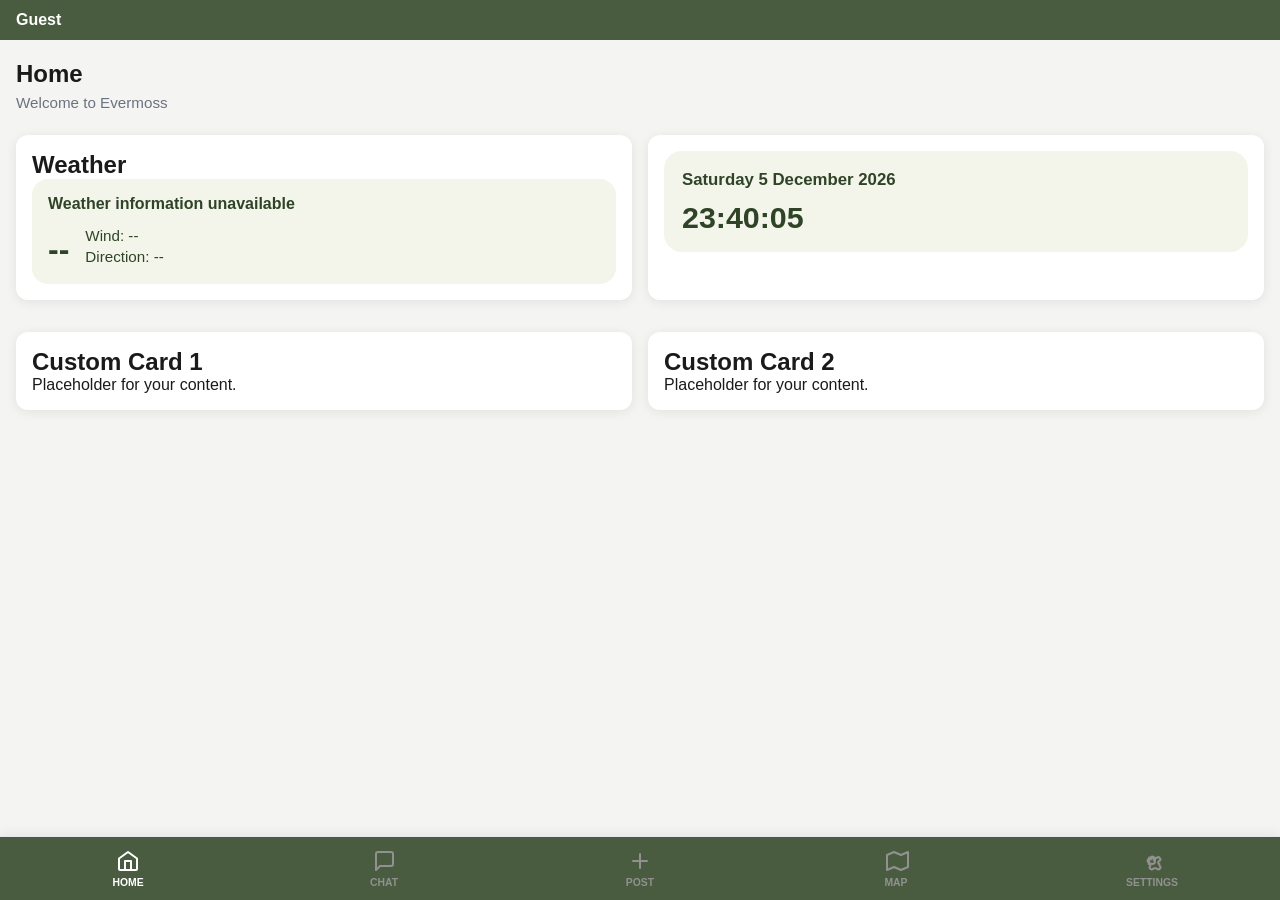
==== Index.html @ 2b51f174 "Rename index.html to Index.html" ====
<!DOCTYPE html>
<html lang="en">
  <head>
    <meta charset="UTF-8" />
    <!-- Makes it look correct on mobile screens -->
    <meta name="viewport" content="width=device-width, initial-scale=1.0, viewport-fit=cover" />
    <title>Evermoss-Home</title>
    <!-- PWA -->
    <link rel="manifest" href="manifest.json" />
    <meta name="theme-color" content="#4A5c40" />
    <meta name="apple-mobile-web-app-capable" content="yes" />
    <meta name="apple-mobile-web-app-status-bar-style" content="default" />
    <!-- Styles -->
    <link rel="stylesheet" href="styles.css" />
  </head>
  <body class="darkmode">
    <header class="top-header" style="background:#4A5c40;color:#fff;padding:12px 16px;display:flex;align-items:center;justify-content:space-between;gap:12px;">
      <div class="profile" style="display:flex;align-items:center;gap:10px;">
        <div style="line-height:1">
          <div style="font-weight:600">Guest</div>
        </div>
      </div>
    </header>
  
  
    <main>
      <h1 class="page-title">Home</h1>
      <p class="page-subtitle">Welcome to Evermoss</p>
      <div class="cards-grid" style="display:grid; grid-template-columns:repeat(2, minmax(0, 1fr)); gap:16px;">
        <div class="card">
          <h2>Weather</h2>
          <div id="weather-card" style="padding:16px;border-radius:16px;background:#f3f5eb;color:#2f4427;">
            <div id="weather-summary" style="font-size:1rem;font-weight:700;margin-bottom:0.75rem;">Loading weather...</div>
            <div style="display:flex;align-items:flex-end;gap:16px;flex-wrap:wrap;">
              <div style="font-size:2rem;font-weight:800;"> <span id="weather-temp">--</span> </div>
              <div style="font-size:0.95rem;line-height:1.4;">
                <div>Wind: <span id="weather-wind">--</span></div>
                <div>Direction: <span id="weather-direction">--</span></div>
              </div>
            </div>
          </div>
        </div>
        <div class="card">
          <!-- Place this where you want the clock to appear -->
          <div id="datetime-display" style="display:flex;flex-direction:column;gap:10px;padding:18px;border-radius:18px;background:#f3f5eb;color:#2f4427;">
            <div id="date" style="font-size:1.05rem;font-weight:700;line-height:1.3;"></div>
            <div id="time" style="font-size:1.9rem;font-weight:800;line-height:1.1;"></div>
          </div>

<script>
  function updateDateTime() {
    const now = new Date();

    const dateOptions = { weekday: 'long', year: 'numeric', month: 'long', day: 'numeric' };
    document.getElementById('date').textContent = now.toLocaleDateString('en-GB', dateOptions);

    // Format time: 14:35:09
    const timeOptions = { hour: '2-digit', minute: '2-digit', second: '2-digit', hour12: false };
    document.getElementById('time').textContent = now.toLocaleTimeString('en-GB', timeOptions);
  }

  function updateWeatherUI(weather) {
    const conditions = {
      0:'Clear sky',1:'Mainly clear',2:'Partly cloudy',3:'Overcast',
      45:'Fog',48:'Depositing rime fog',51:'Light drizzle',53:'Moderate drizzle',55:'Dense drizzle',
      56:'Light freezing drizzle',57:'Dense freezing drizzle',61:'Slight rain',63:'Moderate rain',65:'Heavy rain',
      66:'Light freezing rain',67:'Heavy freezing rain',71:'Slight snow fall',73:'Moderate snow fall',75:'Heavy snow fall',
      77:'Snow grains',80:'Slight rain showers',81:'Moderate rain showers',82:'Violent rain showers',85:'Slight snow showers',86:'Heavy snow showers',
      95:'Thunderstorm',96:'Thunderstorm with slight hail',99:'Thunderstorm with heavy hail'
    };

    document.getElementById('weather-summary').textContent = conditions[weather.weathercode] || 'Current conditions';
    document.getElementById('weather-temp').textContent = `${weather.temperature.toFixed(1)}°C`;
    document.getElementById('weather-wind').textContent = `${weather.windspeed.toFixed(1)} km/h`;
    document.getElementById('weather-direction').textContent = `${Math.round(weather.winddirection)}°`;
  }

  async function fetchWeather(lat, lon) {
    const url = `https://api.open-meteo.com/v1/forecast?latitude=${lat}&longitude=${lon}&current_weather=true&temperature_unit=celsius&windspeed_unit=kmh&precipitation_unit=mm`;
    const response = await fetch(url);
    const data = await response.json();
    if (!data.current_weather) {
      throw new Error('Unable to load weather data');
    }
    updateWeatherUI(data.current_weather);
  }

  function loadFallbackWeather() {
    fetchWeather(54.7840, -1.5730).catch(() => {
      document.getElementById('weather-summary').textContent = 'Weather information unavailable';
    });
  }

  function updateDateTime() {
    const now = new Date();

    const dateOptions = { weekday: 'long', year: 'numeric', month: 'long', day: 'numeric' };
    document.getElementById('date').textContent = now.toLocaleDateString('en-GB', dateOptions);

    // Format time: 14:35:09
    const timeOptions = { hour: '2-digit', minute: '2-digit', second: '2-digit', hour12: false };
    document.getElementById('time').textContent = now.toLocaleTimeString('en-GB', timeOptions);
  }

  function loadWeather() {
    if (navigator.geolocation) {
      navigator.geolocation.getCurrentPosition(position => {
        fetchWeather(position.coords.latitude, position.coords.longitude).catch(() => {
          loadFallbackWeather();
        });
      }, () => {
        loadFallbackWeather();
      }, { timeout: 10000 });
    } else {
      loadFallbackWeather();
    }
  }

  updateDateTime();
  setInterval(updateDateTime, 1000);
  loadWeather();
</script>














        </div>
        <div class="card blank-card">
          <h2>Custom Card 1</h2>
          <p>Placeholder for your content.</p>
        </div>
        <div class="card blank-card">
          <h2>Custom Card 2</h2>
          <p>Placeholder for your content.</p>
        </div>
      </div>
    </main>

    <!-- BOTTOM NAVIGATION -->
    <nav class="bottom-nav" aria-label="Main navigation">
      <!-- HOME -->
      <a href="index.html" class="nav-btn active" aria-current="page" aria-label="Home">
        <svg viewBox="0 0 24 24" aria-hidden="true">
          <path d="M3 9.5L12 3l9 6.5V20a1 1 0 0 1-1 1H4a1 1 0 0 1-1-1V9.5z"/>
          <path d="M9 21V12h6v9"/>
        </svg>
        <span>Home</span>
      </a>
      <!-- CHAT -->
      <a href="chat.html" class="nav-btn" aria-label="Chat">
        <svg viewBox="0 0 24 24" aria-hidden="true">
          <path d="M21 15a2 2 0 0 1-2 2H8l-4 4V5a2 2 0 0 1 2-2h13a2 2 0 0 1 2 2z"/>
        </svg>
        <span>Chat</span>
      </a>
      <!-- Button 3: POST -->
      <a href="post.html" class="nav-btn" aria-label="Post">
        <!-- Post icon -->
        <svg viewBox="0 0 24 24" aria-hidden="true">
          <path d="M12 5v14"/>
          <path d="M5 12h14"/>
        </svg>
        <span>Post</span>
      </a>
      <!-- MAP -->
      <a href="map.html" class="nav-btn" aria-label="Map">
        <svg viewBox="0 0 24 24" aria-hidden="true">
          <path d="M3 6l7-3 7 3 7-3v15l-7 3-7-3-7 3V6z"/>
        </svg>
        <span>Map</span>
      </a>
      <!-- SETTINGS -->
      <a href="settings.html" class="nav-btn" aria-label="Settings">
        <svg viewBox="0 0 24 24" aria-hidden="true">
          <circle cx="12" cy="12" r="3"/>
          <path d="M19.4 15a1.65 1.65 0 0 0 .33 1.82l.06.06a2 2 0 0 1-2.83 2.83l-.06-.06A1.65 1.65 0 0 0 15 19.4a1.65 1.65 0 0 0-1.82.33l-.06.06a2 2 0 0 1-2.83-2.83l.06-.06A1.65 1.65 0 0 0 8.6 15a1.65 1.65 0 0 0-.33-1.82l-.06-.06a2 2 0 0 1 2.83-2.83l.06.06A1.65 1.65 0 0 0 9 8.6a1.65 1.65 0 0 0 1.82-.33l.06-.06a2 2 0 0 1 2.83 2.83l-.06.06A1.65 1.65 0 0 0 15 8.6a1.65 1.65 0 0 0 1.82.33l.06-.06a2 2 0 0 1 2.83 2.83l-.06.06A1.65 1.65 0 0 0 19.4 15z"/>
        </svg>
        <span>Settings</span>
      </a>
    </nav>

    <!-- SERVICE WORKER -->
    <script>
      if ('serviceWorker' in navigator) {
        navigator.serviceWorker.register('sw.js')
          .then(() => console.log('Service Worker Registered'))
          .catch(error => console.error('Service Worker Error:', error));
      }
    </script>
  </body>
</html>
---- styles.css ----
/* =========================================
   Light and Dark Theme Variables
========================================= */
:root {
  --colour-bg: #f4f4f2;
  --colour-surface: #ffffff;

  --colour-primary: #4A5c40;
  --colour-primary-dark: #1d4ed8;

  --colour-text: #1a1a1a;
  --colour-muted: #6b7280;

  --colour-border: #e5e7eb;

  --colour-nav-bg: #4A5c40;
  --colour-nav-icon: #919191;
  --colour-nav-active: #ffffff;

  --nav-height: 64px;

  --radius: 12px;
  --shadow: 0 2px 12px rgba(0, 0, 0, 0.08);

  --font-main: 'Segoe UI', Tahoma, Geneva, Verdana, sans-serif;
  --font-color: var(--colour-text);
}

.darkmode {
  --colour-bg: #f4f4f2;
  --colour-surface: #ffffff;

  --colour-primary: #4A5c40;
  --colour-primary-dark: #1d4ed8;

  --colour-text: #1a1a1a;
  --colour-muted: #6b7280;

  --colour-border: #e5e7eb;

  --colour-nav-bg: #4A5c40;
  --colour-nav-icon: #919191;
  --colour-nav-active: #ffffff;
}

@media (prefers-color-scheme: dark) {
  :root {
    --colour-bg: #111827;
    --colour-surface: #1f2937;

    --colour-primary: #60a5fa;
    --colour-primary-dark: #3b82f6;

    --colour-text: #f9fafb;
    --colour-muted: #9ca3af;

    --colour-border: #374151;

    --colour-nav-bg: #111827;
    --colour-nav-icon: #9ca3af;
    --colour-nav-active: #f9fafb;

    --shadow: 0 2px 12px rgba(0, 0, 0, 0.48);
  }
}


/* =========================================
   RESET
========================================= */
* {
  margin: 0;
  padding: 0;
  box-sizing: border-box;
}

header {
  display: none;
  background-color: var(--colour-primary);
}

h1, h2, h3, h4, h5, h6 {
  margin: 0;
  font-weight: 700;
  font-family: var(--font-main);
  color: var(--colour-text);
}

html,
body {
  height: 100%;
}


/* =========================================
   BODY
========================================= */
body {
  font-family: var(--font-main);

  background: var(--colour-bg);
  color: var(--colour-text);

  display: flex;
  flex-direction: column;

  padding-bottom: var(--nav-height);
}


/* =========================================
   MAIN CONTENT
========================================= */
main {
  flex: 1;

  padding: 20px 16px;

  overflow-y: auto;

  min-height: calc(100vh - var(--nav-height));
}


/* =========================================
   PAGE TEXT
========================================= */
.page-title {
  font-size: 1.5rem;
  font-weight: 700;

  margin-bottom: 6px;
}

.page-subtitle {
  font-size: 0.95rem;

  color: var(--colour-muted);

  margin-bottom: 24px;
}


/* =========================================
   CARD
========================================= */
.card {
  background: var(--colour-surface);

  border-radius: var(--radius);

  padding: 16px;

  box-shadow: var(--shadow);

  margin-bottom: 16px;
}


/* =========================================
   BUTTONS
========================================= */
.btn {
  display: inline-flex;

  align-items: center;
  justify-content: center;

  gap: 8px;

  padding: 12px 24px;

  border: none;
  border-radius: 8px;

  font-family: var(--font-main);
  font-size: 0.95rem;
  font-weight: 600;

  cursor: pointer;

  transition: 0.15s ease;
}

.btn:active {
  transform: scale(0.97);
}

.btn-primary {
  background: var(--colour-primary);
  color: white;
}

.btn-primary:hover {
  background: var(--colour-primary-dark);
}

.btn-outline {
  background: transparent;

  color: var(--colour-primary);

  border: 2px solid var(--colour-primary);
}

.btn-block {
  width: 100%;
}


/* =========================================
   DIVIDER
========================================= */
.divider {
  border: none;

  border-top: 1px solid var(--colour-border);

  margin: 16px 0;
}


/* =========================================
   BOTTOM NAVIGATION
========================================= */
.bottom-nav {
  position: fixed;

  bottom: 0;
  left: 0;
  right: 0;

  height: var(--nav-height);

  background: var(--colour-nav-bg);

  border-top: 1px solid var(--colour-border);

  display: flex;

  box-shadow: 0 -2px 12px rgba(0, 0, 0, 0.06);

  z-index: 100;
}


/* =========================================
   NAV BUTTON
========================================= */
.nav-btn {
  flex: 1;

  display: flex;
  flex-direction: column;

  align-items: center;
  justify-content: center;

  gap: 4px;

  text-decoration: none;

  color: var(--colour-nav-icon);

  font-size: 0.65rem;
  font-weight: 600;

  text-transform: uppercase;

  transition: color 0.15s ease;

  -webkit-tap-highlight-color: transparent;
}


/* =========================================
   ACTIVE NAV BUTTON
========================================= */
.nav-btn.active,
.nav-btn[aria-current="page"] {
  color: var(--colour-nav-active);
}


/* =========================================
   SVG ICONS
========================================= */
.nav-btn svg {
  width: 24px;
  height: 24px;

  display: block;

  fill: none;

  stroke: currentColor;
  stroke-width: 2;

  stroke-linecap: round;
  stroke-linejoin: round;

  overflow: visible;
}


/* =========================================
   SAFE AREA SUPPORT
========================================= */
@supports (padding-bottom: env(safe-area-inset-bottom)) {

  .bottom-nav {
    padding-bottom: env(safe-area-inset-bottom);

    height:
      calc(
        var(--nav-height)
        + env(safe-area-inset-bottom)
      );
  }

  body {
    padding-bottom:
      calc(
        var(--nav-height)
        + env(safe-area-inset-bottom)
      );
  }
}


.card.btn {
  width: 100%;
}
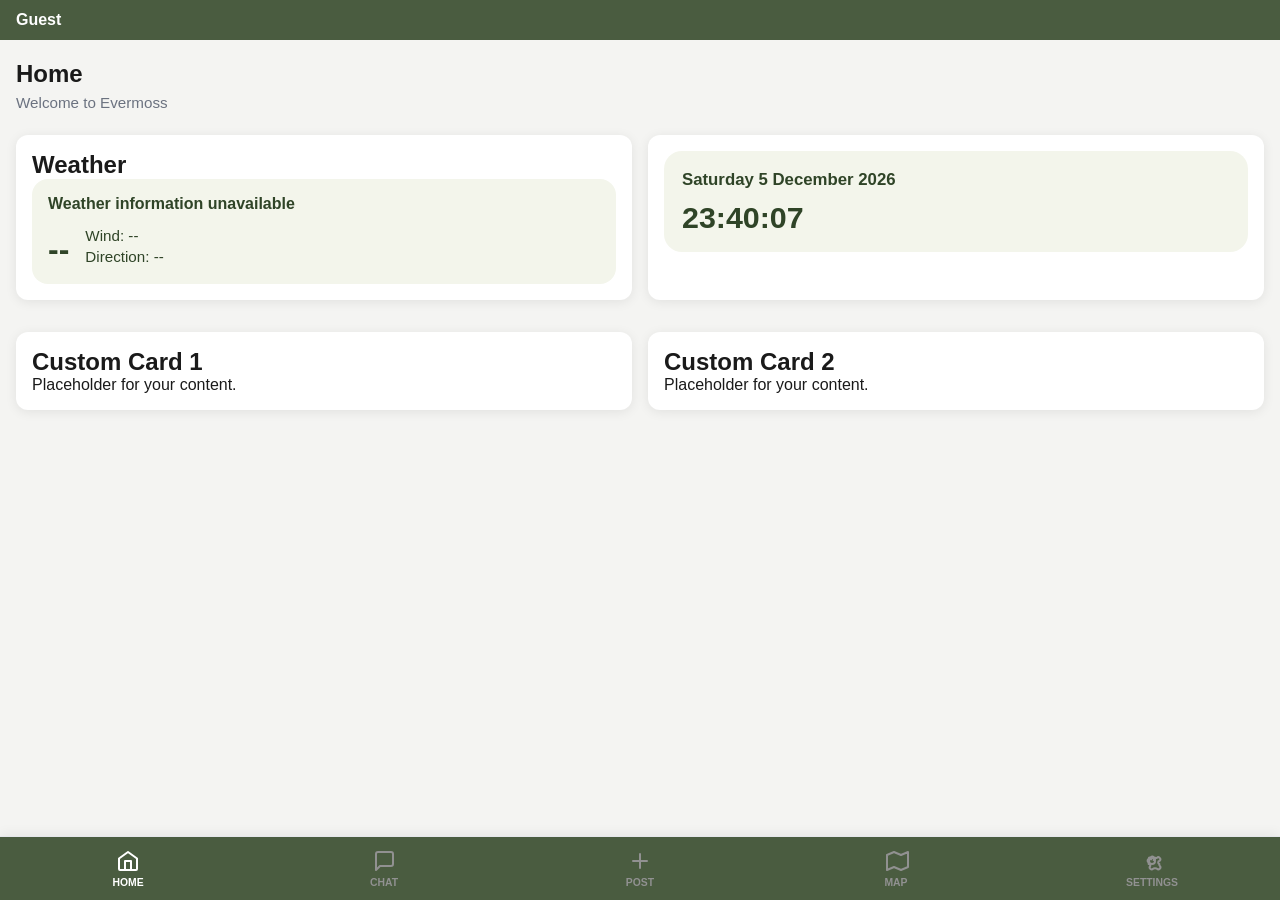
==== commit 5253fc30: "Merge branch 'main' of https://github.com/JamieH453/Evermoss" ====
--- a/Index.html
+++ b/Index.html
@@ -120,20 +120,6 @@
   setInterval(updateDateTime, 1000);
   loadWeather();
 </script>
-
-
-
-
-
-
-
-
-
-
-
-
-
-
         </div>
         <div class="card blank-card">
           <h2>Custom Card 1</h2>
@@ -144,6 +130,7 @@
           <p>Placeholder for your content.</p>
         </div>
       </div>
+      
     </main>
 
     <!-- BOTTOM NAVIGATION -->
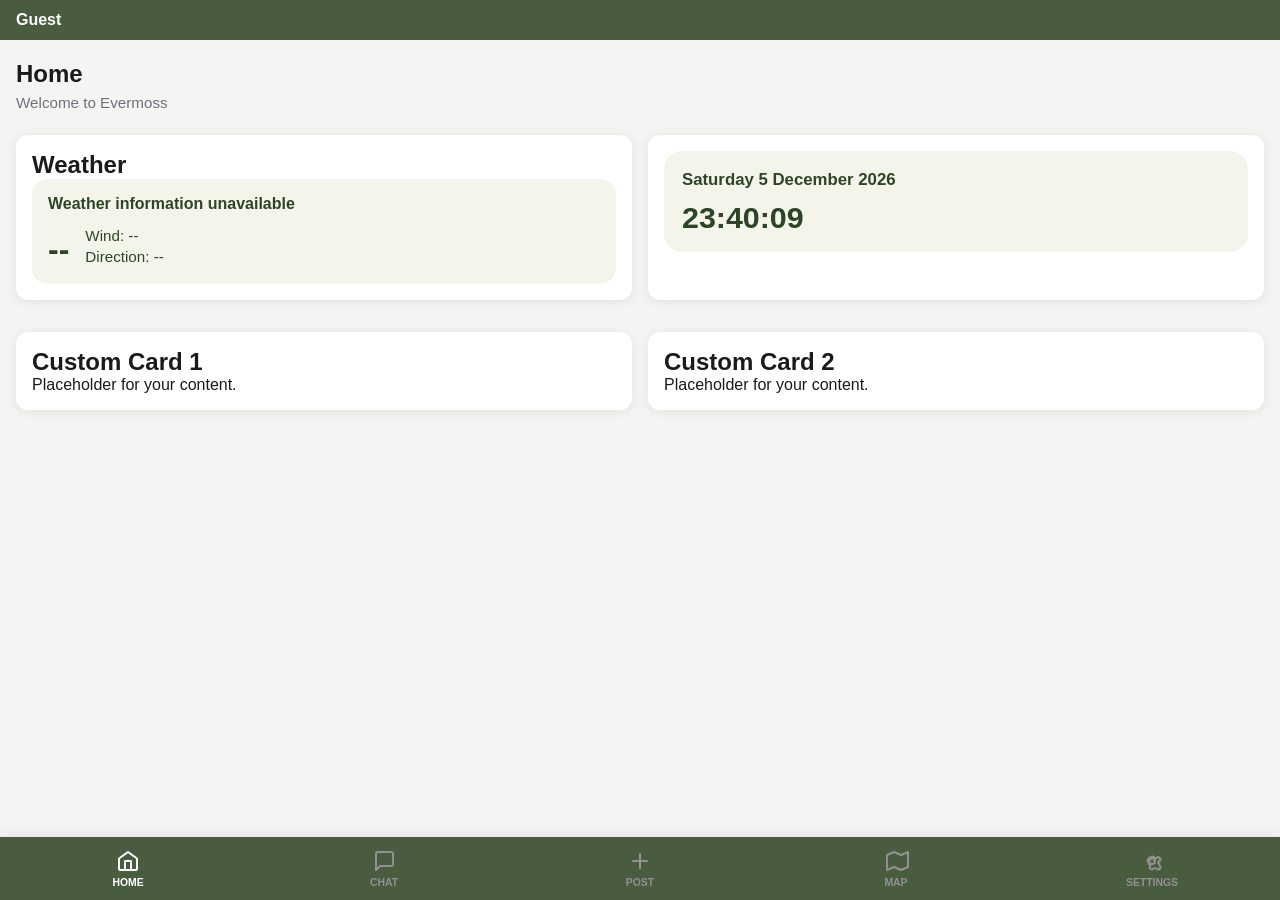
==== commit 55c86378: "Update Index.html" ====
--- a/Index.html
+++ b/Index.html
@@ -130,7 +130,7 @@
           <p>Placeholder for your content.</p>
         </div>
       </div>
-      
+
     </main>
 
     <!-- BOTTOM NAVIGATION -->
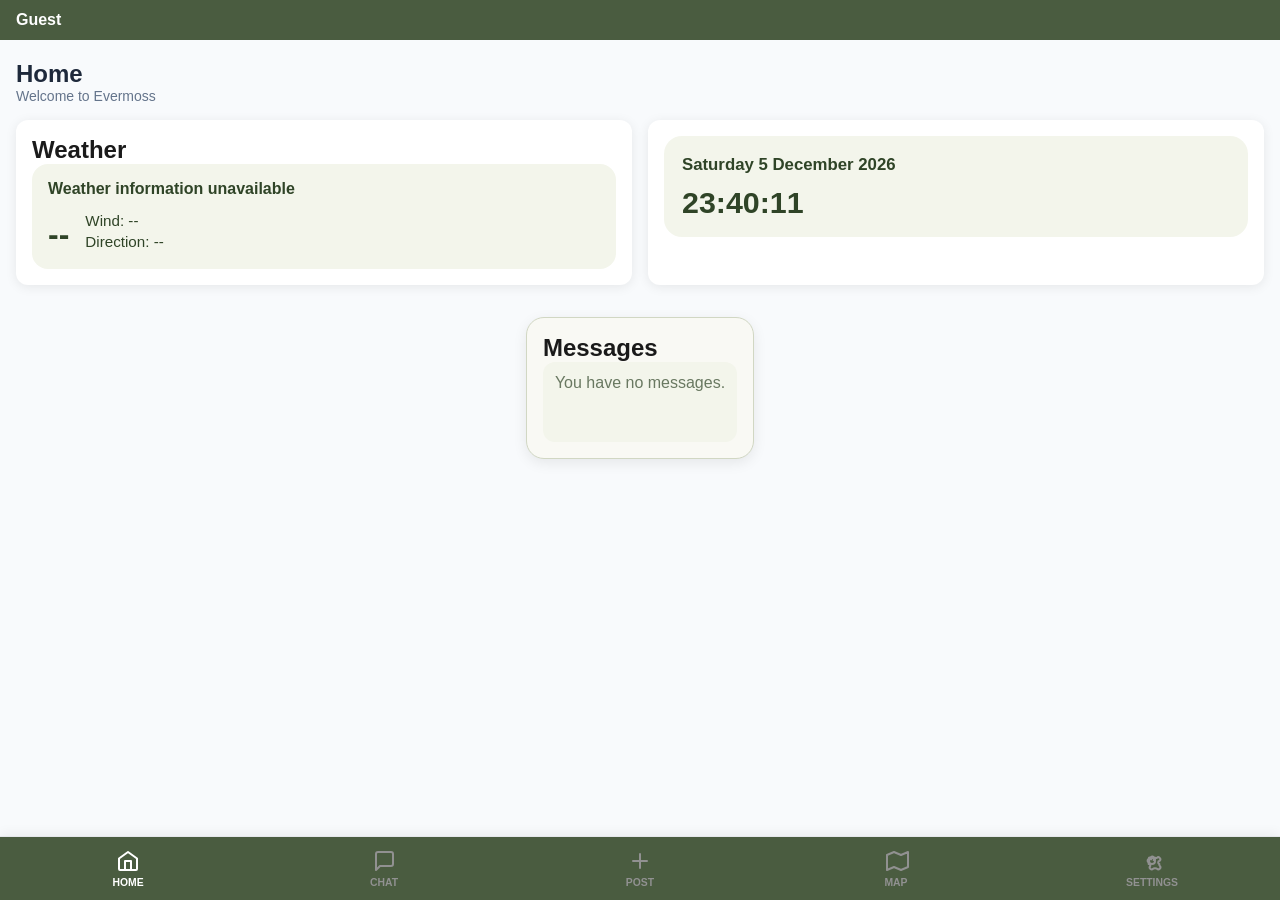
==== commit e8c737f4: "Update 3/03/2026" ====
--- a/Index.html
+++ b/Index.html
@@ -13,6 +13,7 @@
     <!-- Styles -->
     <link rel="stylesheet" href="styles.css" />
   </head>
+  
   <body class="darkmode">
     <header class="top-header" style="background:#4A5c40;color:#fff;padding:12px 16px;display:flex;align-items:center;justify-content:space-between;gap:12px;">
       <div class="profile" style="display:flex;align-items:center;gap:10px;">
@@ -121,13 +122,12 @@
   loadWeather();
 </script>
         </div>
-        <div class="card blank-card">
-          <h2>Custom Card 1</h2>
-          <p>Placeholder for your content.</p>
-        </div>
-        <div class="card blank-card">
-          <h2>Custom Card 2</h2>
-          <p>Placeholder for your content.</p>
+        <!-- Messages card spanning full width -->
+        <div class="card messages-card" style="grid-column:1 / -1; justify-self:center; max-width:480px; border:1px solid #d1d7c3; border-radius:18px; box-shadow:0 4px 14px rgba(0,0,0,0.08); background:#f9f9f4;">
+          <h2>Messages</h2>
+          <div id="messages-list" style="padding:12px;border-radius:12px;background:#f3f5eb;color:#2f4427;min-height:80px;">
+            <p id="no-messages" style="opacity:0.7;margin:0">You have no messages.</p>
+          </div>
         </div>
       </div>
 
--- a/styles.css
+++ b/styles.css
@@ -327,7 +327,117 @@
   }
 }
 
-
 .card.btn {
   width: 100%;
-}+}
+
+
+
+  body {
+      background: #f8fafc;
+      font-family: -apple-system, BlinkMacSystemFont, 'Segoe UI', Roboto, sans-serif;
+    }
+    .chat-list-header {
+      display: flex;
+      justify-content: space-between;
+      align-items: center;
+      margin-bottom: 1rem;
+    }
+    .page-title {
+      font-size: 1.5rem;
+      font-weight: 700;
+      color: #1e293b;
+      margin: 0;
+    }
+    #newChatBtn {
+      background: #2563eb;
+      color: white;
+      border: none;
+      border-radius: 0.5rem;
+      padding: 0.5rem 1rem;
+      font-weight: 600;
+      cursor: pointer;
+      transition: background 0.2s;
+    }
+    #newChatBtn:hover {
+      background: #1d4ed8;
+    }
+    .page-subtitle {
+      color: #64748b;
+      font-size: 0.875rem;
+      margin: 0 0 1rem 0;
+    }
+    .chat-item {
+      padding: 0.75rem;
+      margin-bottom: 0.5rem;
+      border-radius: 0.5rem;
+      cursor: pointer;
+      transition: background 0.2s;
+      border-left: 3px solid transparent;
+    }
+    .chat-item:hover {
+      background: #e2e8f0;
+    }
+    .chat-item.active {
+      background: #dbeafe;
+      border-left-color: #2563eb;
+    }
+    .chat-item-title {
+      display: block;
+      font-weight: 600;
+      color: #1e293b;
+      margin-bottom: 0.25rem;
+    }
+    .chat-item-preview {
+      display: block;
+      font-size: 0.875rem;
+      color: #64748b;
+    }
+    .chat-header {
+      border-bottom: 1px solid #e2e8f0;
+      padding-bottom: 1rem;
+      margin-bottom: 1rem;
+    }
+    #chatTitle {
+      font-size: 1.25rem;
+      font-weight: 700;
+      color: #1e293b;
+      margin: 0 0 0.25rem 0;
+    }
+    #chatSubtitle {
+      color: #64748b;
+      font-size: 0.875rem;
+      margin: 0;
+    }
+    .chat-form {
+      display: flex;
+      gap: 0.5rem;
+      padding-top: 1rem;
+      border-top: 1px solid #e2e8f0;
+    }
+    #messageInput {
+      flex: 1;
+      padding: 0.75rem 1rem;
+      border: 1px solid #cbd5e1;
+      border-radius: 0.5rem;
+      font-size: 1rem;
+      transition: border-color 0.2s;
+    }
+    #messageInput:focus {
+      outline: none;
+      border-color: #2563eb;
+      box-shadow: 0 0 0 3px rgba(37, 99, 235, 0.1);
+    }
+    .chat-form button {
+      background: #2563eb;
+      color: white;
+      border: none;
+      border-radius: 0.5rem;
+      padding: 0.75rem 1.5rem;
+      font-weight: 600;
+      cursor: pointer;
+      transition: background 0.2s;
+    }
+    .chat-form button:hover {
+      background: #1d4ed8;
+    }
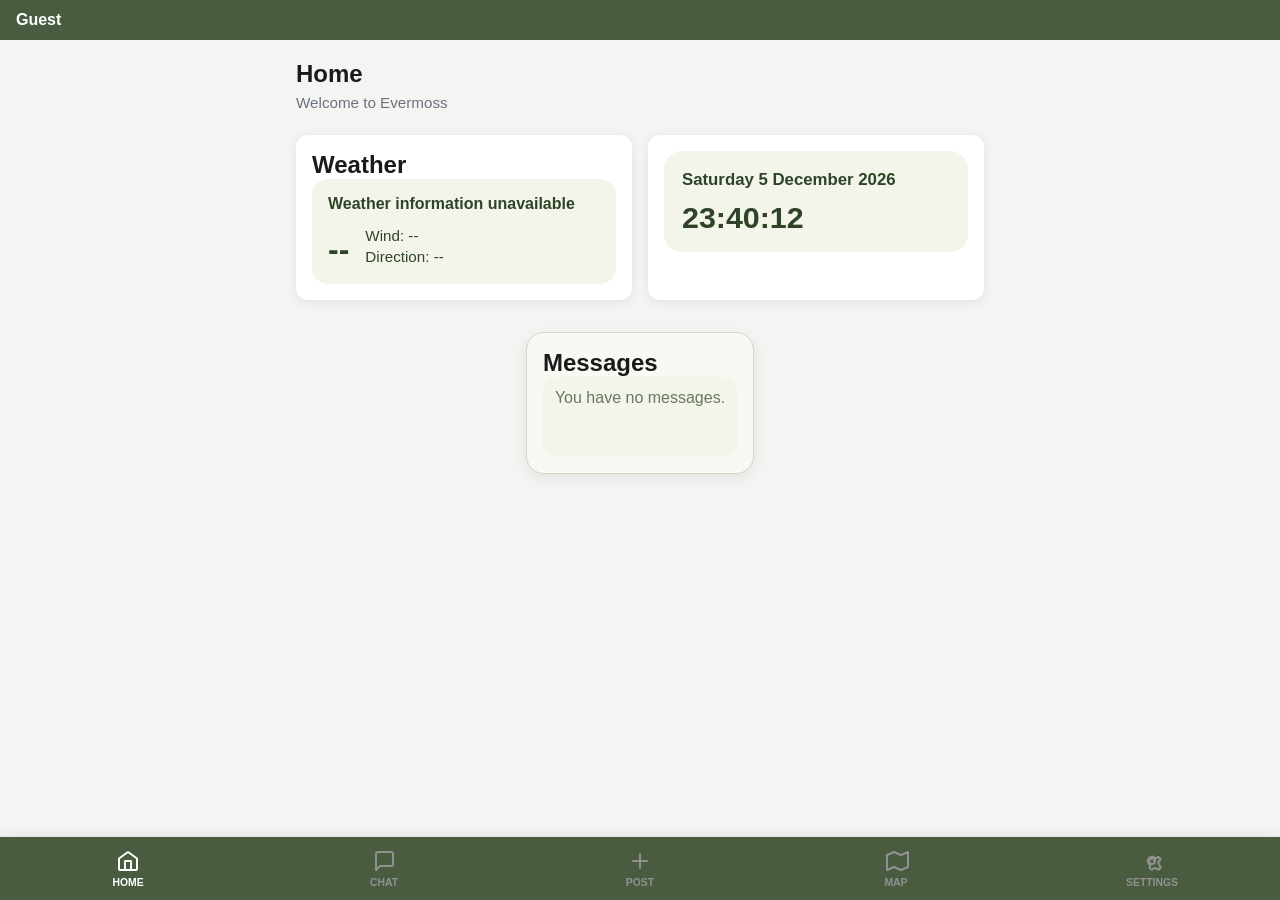
==== commit 6bb51906: "Rename index.html to Index.html" ====
--- a/Index.html
+++ b/Index.html
@@ -42,7 +42,6 @@
           </div>
         </div>
         <div class="card">
-          <!-- Place this where you want the clock to appear -->
           <div id="datetime-display" style="display:flex;flex-direction:column;gap:10px;padding:18px;border-radius:18px;background:#f3f5eb;color:#2f4427;">
             <div id="date" style="font-size:1.05rem;font-weight:700;line-height:1.3;"></div>
             <div id="time" style="font-size:1.9rem;font-weight:800;line-height:1.1;"></div>
@@ -55,7 +54,7 @@
     const dateOptions = { weekday: 'long', year: 'numeric', month: 'long', day: 'numeric' };
     document.getElementById('date').textContent = now.toLocaleDateString('en-GB', dateOptions);
 
-    // Format time: 14:35:09
+
     const timeOptions = { hour: '2-digit', minute: '2-digit', second: '2-digit', hour12: false };
     document.getElementById('time').textContent = now.toLocaleTimeString('en-GB', timeOptions);
   }
@@ -98,7 +97,7 @@
     const dateOptions = { weekday: 'long', year: 'numeric', month: 'long', day: 'numeric' };
     document.getElementById('date').textContent = now.toLocaleDateString('en-GB', dateOptions);
 
-    // Format time: 14:35:09
+
     const timeOptions = { hour: '2-digit', minute: '2-digit', second: '2-digit', hour12: false };
     document.getElementById('time').textContent = now.toLocaleTimeString('en-GB', timeOptions);
   }
@@ -122,7 +121,6 @@
   loadWeather();
 </script>
         </div>
-        <!-- Messages card spanning full width -->
         <div class="card messages-card" style="grid-column:1 / -1; justify-self:center; max-width:480px; border:1px solid #d1d7c3; border-radius:18px; box-shadow:0 4px 14px rgba(0,0,0,0.08); background:#f9f9f4;">
           <h2>Messages</h2>
           <div id="messages-list" style="padding:12px;border-radius:12px;background:#f3f5eb;color:#2f4427;min-height:80px;">
@@ -133,41 +131,38 @@
 
     </main>
 
-    <!-- BOTTOM NAVIGATION -->
     <nav class="bottom-nav" aria-label="Main navigation">
-      <!-- HOME -->
-      <a href="index.html" class="nav-btn active" aria-current="page" aria-label="Home">
+      <a href="Index.html" class="nav-btn active" aria-current="page" aria-label="Home">
         <svg viewBox="0 0 24 24" aria-hidden="true">
           <path d="M3 9.5L12 3l9 6.5V20a1 1 0 0 1-1 1H4a1 1 0 0 1-1-1V9.5z"/>
           <path d="M9 21V12h6v9"/>
         </svg>
         <span>Home</span>
       </a>
-      <!-- CHAT -->
-      <a href="chat.html" class="nav-btn" aria-label="Chat">
+
+      <a href="Chat.html" class="nav-btn" aria-label="Chat">
         <svg viewBox="0 0 24 24" aria-hidden="true">
           <path d="M21 15a2 2 0 0 1-2 2H8l-4 4V5a2 2 0 0 1 2-2h13a2 2 0 0 1 2 2z"/>
         </svg>
         <span>Chat</span>
       </a>
-      <!-- Button 3: POST -->
-      <a href="post.html" class="nav-btn" aria-label="Post">
-        <!-- Post icon -->
+  
+      <a href="Post.html" class="nav-btn" aria-label="Post">
         <svg viewBox="0 0 24 24" aria-hidden="true">
           <path d="M12 5v14"/>
           <path d="M5 12h14"/>
         </svg>
         <span>Post</span>
       </a>
-      <!-- MAP -->
-      <a href="map.html" class="nav-btn" aria-label="Map">
+
+      <a href="Map.html" class="nav-btn" aria-label="Map">
         <svg viewBox="0 0 24 24" aria-hidden="true">
           <path d="M3 6l7-3 7 3 7-3v15l-7 3-7-3-7 3V6z"/>
         </svg>
         <span>Map</span>
       </a>
-      <!-- SETTINGS -->
-      <a href="settings.html" class="nav-btn" aria-label="Settings">
+
+      <a href="Settings.html" class="nav-btn" aria-label="Settings">
         <svg viewBox="0 0 24 24" aria-hidden="true">
           <circle cx="12" cy="12" r="3"/>
           <path d="M19.4 15a1.65 1.65 0 0 0 .33 1.82l.06.06a2 2 0 0 1-2.83 2.83l-.06-.06A1.65 1.65 0 0 0 15 19.4a1.65 1.65 0 0 0-1.82.33l-.06.06a2 2 0 0 1-2.83-2.83l.06-.06A1.65 1.65 0 0 0 8.6 15a1.65 1.65 0 0 0-.33-1.82l-.06-.06a2 2 0 0 1 2.83-2.83l.06.06A1.65 1.65 0 0 0 9 8.6a1.65 1.65 0 0 0 1.82-.33l.06-.06a2 2 0 0 1 2.83 2.83l-.06.06A1.65 1.65 0 0 0 15 8.6a1.65 1.65 0 0 0 1.82.33l.06-.06a2 2 0 0 1 2.83 2.83l-.06.06A1.65 1.65 0 0 0 19.4 15z"/>
@@ -176,13 +171,6 @@
       </a>
     </nav>
 
-    <!-- SERVICE WORKER -->
-    <script>
-      if ('serviceWorker' in navigator) {
-        navigator.serviceWorker.register('sw.js')
-          .then(() => console.log('Service Worker Registered'))
-          .catch(error => console.error('Service Worker Error:', error));
-      }
-    </script>
+<script src="Main.js"></script>
   </body>
 </html>
--- a/styles.css
+++ b/styles.css
@@ -1,6 +1,7 @@
-/* =========================================
-   Light and Dark Theme Variables
-========================================= */
+/* ============================================================
+   DESIGN TOKENS
+   ============================================================ */
+
 :root {
   --colour-bg: #f4f4f2;
   --colour-surface: #ffffff;
@@ -26,21 +27,27 @@
   --font-color: var(--colour-text);
 }
 
-.darkmode {
-  --colour-bg: #f4f4f2;
-  --colour-surface: #ffffff;
-
-  --colour-primary: #4A5c40;
-  --colour-primary-dark: #1d4ed8;
-
-  --colour-text: #1a1a1a;
-  --colour-muted: #6b7280;
-
-  --colour-border: #e5e7eb;
-
-  --colour-nav-bg: #4A5c40;
-  --colour-nav-icon: #919191;
-  --colour-nav-active: #ffffff;
+/* ============================================================
+   DARK MODE
+   ============================================================ */
+
+.darkMode {
+  --colour-bg: #111827;
+  --colour-surface: #1f2937;
+
+  --colour-primary: #60a5fa;
+  --colour-primary-dark: #3b82f6;
+
+  --colour-text: #f9fafb;
+  --colour-muted: #9ca3af;
+
+  --colour-border: #374151;
+
+  --colour-nav-bg: #111827;
+  --colour-nav-icon: #9ca3af;
+  --colour-nav-active: #f9fafb;
+
+  --shadow: 0 2px 12px rgba(0, 0, 0, 0.48);
 }
 
 @media (prefers-color-scheme: dark) {
@@ -64,16 +71,30 @@
   }
 }
 
-
-/* =========================================
-   RESET
-========================================= */
+/* ============================================================
+   RESET & BASE
+   ============================================================ */
+
 * {
   margin: 0;
   padding: 0;
   box-sizing: border-box;
 }
 
+html,
+body {
+  height: 100%;
+}
+
+body {
+  font-family: var(--font-main);
+  background: var(--colour-bg);
+  color: var(--colour-text);
+  display: flex;
+  flex-direction: column;
+  padding-bottom: var(--nav-height);
+}
+
 header {
   display: none;
   background-color: var(--colour-primary);
@@ -86,99 +107,74 @@
   color: var(--colour-text);
 }
 
-html,
-body {
-  height: 100%;
-}
-
-
-/* =========================================
-   BODY
-========================================= */
-body {
-  font-family: var(--font-main);
-
-  background: var(--colour-bg);
-  color: var(--colour-text);
-
-  display: flex;
-  flex-direction: column;
-
-  padding-bottom: var(--nav-height);
-}
-
-
-/* =========================================
-   MAIN CONTENT
-========================================= */
+/* ============================================================
+   LAYOUT
+   ============================================================ */
+
 main {
   flex: 1;
-
   padding: 20px 16px;
-
   overflow-y: auto;
-
   min-height: calc(100vh - var(--nav-height));
-}
-
-
-/* =========================================
-   PAGE TEXT
-========================================= */
+  max-width: 720px;
+  margin: 0 auto;
+  width: 100%;
+}
+
+/* ============================================================
+   TYPOGRAPHY
+   ============================================================ */
+
 .page-title {
   font-size: 1.5rem;
   font-weight: 700;
-
   margin-bottom: 6px;
+  color: var(--colour-text);
 }
 
 .page-subtitle {
   font-size: 0.95rem;
-
-  color: var(--colour-muted);
-
+  color: var(--colour-muted);
   margin-bottom: 24px;
 }
 
-
-/* =========================================
+.section-title {
+  margin: 0 0 1rem;
+  color: var(--colour-muted);
+  font-size: 0.95rem;
+  text-transform: uppercase;
+  letter-spacing: 0.08em;
+  font-weight: 700;
+}
+
+/* ============================================================
    CARD
-========================================= */
+   ============================================================ */
+
 .card {
   background: var(--colour-surface);
-
   border-radius: var(--radius);
-
   padding: 16px;
-
   box-shadow: var(--shadow);
-
   margin-bottom: 16px;
 }
 
-
-/* =========================================
+/* ============================================================
    BUTTONS
-========================================= */
+   ============================================================ */
+
 .btn {
   display: inline-flex;
-
   align-items: center;
   justify-content: center;
-
   gap: 8px;
-
   padding: 12px 24px;
-
   border: none;
   border-radius: 8px;
-
   font-family: var(--font-main);
   font-size: 0.95rem;
   font-weight: 600;
-
   cursor: pointer;
-
   transition: 0.15s ease;
 }
 
@@ -197,9 +193,7 @@
 
 .btn-outline {
   background: transparent;
-
   color: var(--colour-primary);
-
   border: 2px solid var(--colour-primary);
 }
 
@@ -207,237 +201,389 @@
   width: 100%;
 }
 
-
-/* =========================================
+/* ============================================================
    DIVIDER
-========================================= */
+   ============================================================ */
+
 .divider {
   border: none;
-
   border-top: 1px solid var(--colour-border);
-
   margin: 16px 0;
 }
 
-
-/* =========================================
-   BOTTOM NAVIGATION
-========================================= */
+/* ============================================================
+   BOTTOM NAV
+   ============================================================ */
+
 .bottom-nav {
   position: fixed;
-
   bottom: 0;
   left: 0;
   right: 0;
-
   height: var(--nav-height);
-
   background: var(--colour-nav-bg);
-
   border-top: 1px solid var(--colour-border);
-
   display: flex;
-
   box-shadow: 0 -2px 12px rgba(0, 0, 0, 0.06);
-
   z-index: 100;
 }
 
-
-/* =========================================
-   NAV BUTTON
-========================================= */
 .nav-btn {
   flex: 1;
-
   display: flex;
   flex-direction: column;
-
   align-items: center;
   justify-content: center;
-
   gap: 4px;
-
   text-decoration: none;
-
   color: var(--colour-nav-icon);
-
   font-size: 0.65rem;
   font-weight: 600;
-
   text-transform: uppercase;
-
   transition: color 0.15s ease;
-
   -webkit-tap-highlight-color: transparent;
 }
 
-
-/* =========================================
-   ACTIVE NAV BUTTON
-========================================= */
 .nav-btn.active,
 .nav-btn[aria-current="page"] {
   color: var(--colour-nav-active);
 }
 
-
-/* =========================================
-   SVG ICONS
-========================================= */
 .nav-btn svg {
   width: 24px;
   height: 24px;
-
   display: block;
-
   fill: none;
-
   stroke: currentColor;
   stroke-width: 2;
-
   stroke-linecap: round;
   stroke-linejoin: round;
-
   overflow: visible;
 }
 
-
-/* =========================================
-   SAFE AREA SUPPORT
-========================================= */
 @supports (padding-bottom: env(safe-area-inset-bottom)) {
-
   .bottom-nav {
     padding-bottom: env(safe-area-inset-bottom);
-
-    height:
-      calc(
-        var(--nav-height)
-        + env(safe-area-inset-bottom)
-      );
+    height: calc(var(--nav-height) + env(safe-area-inset-bottom));
   }
 
   body {
-    padding-bottom:
-      calc(
-        var(--nav-height)
-        + env(safe-area-inset-bottom)
-      );
+    padding-bottom: calc(var(--nav-height) + env(safe-area-inset-bottom));
   }
 }
 
-.card.btn {
+/* ============================================================
+   SETTINGS PAGE
+   ============================================================ */
+
+.settings-panel {
+  max-width: 760px;
+  margin: 2rem auto;
+  padding: 1.5rem;
+  background: var(--colour-surface);
+  border-radius: 24px;
+  box-shadow: var(--shadow);
+  border: 1px solid var(--colour-border);
+}
+
+.settings-panel h2 {
+  margin: 0 0 1rem;
+  font-size: 1rem;
+  color: var(--colour-text);
+  letter-spacing: 0.01em;
+  text-transform: uppercase;
+}
+
+.setting-item {
+  display: flex;
+  justify-content: space-between;
+  align-items: center;
+  gap: 1rem;
+  padding: 1rem 1.1rem;
+  margin-bottom: 1rem;
+  border-radius: 18px;
+  background: var(--colour-bg);
+  border: 1px solid var(--colour-border);
+}
+
+.setting-item:last-child {
+  margin-bottom: 0;
+}
+
+.setting-item label {
+  display: block;
+  margin-bottom: 0.25rem;
+  font-weight: 700;
+  color: var(--colour-text);
+}
+
+.setting-item p {
+  margin: 0;
+  color: var(--colour-muted);
+  font-size: 0.95rem;
+  line-height: 1.5;
+}
+
+.toggle-control {
+  position: relative;
+  width: 52px;
+  height: 28px;
+  display: inline-block;
+  flex-shrink: 0;
+}
+
+.toggle-control input {
+  opacity: 0;
+  width: 0;
+  height: 0;
+}
+
+.toggle-slider {
+  position: absolute;
+  inset: 0;
+  border-radius: 999px;
+  background: var(--colour-border);
+  transition: background 0.25s ease;
+}
+
+.toggle-slider::before {
+  content: "";
+  position: absolute;
+  height: 22px;
+  width: 22px;
+  left: 3px;
+  bottom: 3px;
+  background: #fff;
+  border-radius: 50%;
+  box-shadow: 0 10px 24px rgba(15, 23, 42, 0.12);
+  transition: transform 0.25s ease;
+}
+
+.toggle-control input:checked + .toggle-slider {
+  background: var(--colour-primary);
+}
+
+.toggle-control input:checked + .toggle-slider::before {
+  transform: translateX(24px);
+}
+
+.visually-hidden {
+  position: absolute;
+  width: 1px;
+  height: 1px;
+  padding: 0;
+  margin: -1px;
+  overflow: hidden;
+  clip: rect(0, 0, 0, 0);
+  white-space: nowrap;
+  border: 0;
+}
+
+/* ============================================================
+   CHAT PAGE
+   ============================================================ */
+
+.chat-list-header {
+  display: flex;
+  justify-content: space-between;
+  align-items: center;
+  margin-bottom: 1rem;
+}
+
+#newChatBtn {
+  background: var(--colour-primary);
+  color: white;
+  border: none;
+  border-radius: 0.5rem;
+  padding: 0.5rem 1rem;
+  font-weight: 600;
+  cursor: pointer;
+  transition: background 0.2s;
+}
+
+#newChatBtn:hover {
+  background: var(--colour-primary-dark);
+}
+
+.chat-item {
+  padding: 0.75rem;
+  margin-bottom: 0.5rem;
+  border-radius: 0.5rem;
+  cursor: pointer;
+  transition: background 0.2s;
+  border-left: 3px solid transparent;
+}
+
+.chat-item:hover {
+  background: var(--colour-border);
+}
+
+.chat-item.active {
+  background: var(--colour-surface);
+  border-left-color: var(--colour-primary);
+}
+
+.chat-item-title {
+  display: block;
+  font-weight: 600;
+  color: var(--colour-text);
+  margin-bottom: 0.25rem;
+}
+
+.chat-item-preview {
+  display: block;
+  font-size: 0.875rem;
+  color: var(--colour-muted);
+}
+
+.chat-header {
+  border-bottom: 1px solid var(--colour-border);
+  padding-bottom: 1rem;
+  margin-bottom: 1rem;
+}
+
+#chatTitle {
+  font-size: 1.25rem;
+  font-weight: 700;
+  color: var(--colour-text);
+  margin: 0 0 0.25rem 0;
+}
+
+#chatSubtitle {
+  color: var(--colour-muted);
+  font-size: 0.875rem;
+  margin: 0;
+}
+
+.chat-form {
+  display: flex;
+  gap: 0.5rem;
+  padding-top: 1rem;
+  border-top: 1px solid var(--colour-border);
+}
+
+#messageInput {
+  flex: 1;
+  padding: 0.75rem 1rem;
+  border: 1px solid var(--colour-border);
+  border-radius: 0.5rem;
+  font-size: 1rem;
+  background: var(--colour-surface);
+  color: var(--colour-text);
+  transition: border-color 0.2s;
+}
+
+#messageInput:focus {
+  outline: none;
+  border-color: var(--colour-primary);
+  box-shadow: 0 0 0 3px rgba(74, 92, 64, 0.15);
+}
+
+.chat-form button {
+  background: var(--colour-primary);
+  color: white;
+  border: none;
+  border-radius: 0.5rem;
+  padding: 0.75rem 1.5rem;
+  font-weight: 600;
+  cursor: pointer;
+  transition: background 0.2s;
+}
+
+.chat-form button:hover {
+  background: var(--colour-primary-dark);
+}
+
+/* ============================================================
+   POST PAGE
+   ============================================================ */
+
+.post-form-section {
+  background: var(--colour-surface);
+  border: 1px solid var(--colour-border);
+  border-radius: 26px;
+  padding: 1.35rem;
+  box-shadow: var(--shadow);
+}
+
+.post-form label {
+  display: block;
+  margin-bottom: 0.75rem;
+  font-weight: 600;
+  color: var(--colour-text);
+}
+
+.post-form textarea {
   width: 100%;
-}
-
-
-
-  body {
-      background: #f8fafc;
-      font-family: -apple-system, BlinkMacSystemFont, 'Segoe UI', Roboto, sans-serif;
-    }
-    .chat-list-header {
-      display: flex;
-      justify-content: space-between;
-      align-items: center;
-      margin-bottom: 1rem;
-    }
-    .page-title {
-      font-size: 1.5rem;
-      font-weight: 700;
-      color: #1e293b;
-      margin: 0;
-    }
-    #newChatBtn {
-      background: #2563eb;
-      color: white;
-      border: none;
-      border-radius: 0.5rem;
-      padding: 0.5rem 1rem;
-      font-weight: 600;
-      cursor: pointer;
-      transition: background 0.2s;
-    }
-    #newChatBtn:hover {
-      background: #1d4ed8;
-    }
-    .page-subtitle {
-      color: #64748b;
-      font-size: 0.875rem;
-      margin: 0 0 1rem 0;
-    }
-    .chat-item {
-      padding: 0.75rem;
-      margin-bottom: 0.5rem;
-      border-radius: 0.5rem;
-      cursor: pointer;
-      transition: background 0.2s;
-      border-left: 3px solid transparent;
-    }
-    .chat-item:hover {
-      background: #e2e8f0;
-    }
-    .chat-item.active {
-      background: #dbeafe;
-      border-left-color: #2563eb;
-    }
-    .chat-item-title {
-      display: block;
-      font-weight: 600;
-      color: #1e293b;
-      margin-bottom: 0.25rem;
-    }
-    .chat-item-preview {
-      display: block;
-      font-size: 0.875rem;
-      color: #64748b;
-    }
-    .chat-header {
-      border-bottom: 1px solid #e2e8f0;
-      padding-bottom: 1rem;
-      margin-bottom: 1rem;
-    }
-    #chatTitle {
-      font-size: 1.25rem;
-      font-weight: 700;
-      color: #1e293b;
-      margin: 0 0 0.25rem 0;
-    }
-    #chatSubtitle {
-      color: #64748b;
-      font-size: 0.875rem;
-      margin: 0;
-    }
-    .chat-form {
-      display: flex;
-      gap: 0.5rem;
-      padding-top: 1rem;
-      border-top: 1px solid #e2e8f0;
-    }
-    #messageInput {
-      flex: 1;
-      padding: 0.75rem 1rem;
-      border: 1px solid #cbd5e1;
-      border-radius: 0.5rem;
-      font-size: 1rem;
-      transition: border-color 0.2s;
-    }
-    #messageInput:focus {
-      outline: none;
-      border-color: #2563eb;
-      box-shadow: 0 0 0 3px rgba(37, 99, 235, 0.1);
-    }
-    .chat-form button {
-      background: #2563eb;
-      color: white;
-      border: none;
-      border-radius: 0.5rem;
-      padding: 0.75rem 1.5rem;
-      font-weight: 600;
-      cursor: pointer;
-      transition: background 0.2s;
-    }
-    .chat-form button:hover {
-      background: #1d4ed8;
-    }+  min-height: 150px;
+  border: 1px solid var(--colour-border);
+  border-radius: 20px;
+  padding: 1rem;
+  background: var(--colour-bg);
+  color: var(--colour-text);
+  resize: vertical;
+  font-size: 1rem;
+  line-height: 1.65;
+  box-sizing: border-box;
+}
+
+.post-form textarea:focus {
+  outline: none;
+  border-color: var(--colour-primary);
+  box-shadow: 0 0 0 4px rgba(74, 92, 64, 0.15);
+}
+
+.post-form button {
+  width: 100%;
+  margin-top: 1rem;
+  padding: 1rem;
+  border: none;
+  border-radius: 18px;
+  background: var(--colour-primary);
+  color: #ffffff;
+  font-size: 1rem;
+  font-weight: 700;
+  cursor: pointer;
+  transition: background 0.2s ease, transform 0.2s ease;
+}
+
+.post-form button:hover {
+  background: var(--colour-primary-dark);
+  transform: translateY(-1px);
+}
+
+.post-feed {
+  margin-top: 1.8rem;
+}
+
+#posts {
+  display: grid;
+  gap: 1rem;
+}
+
+.post-card {
+  background: var(--colour-surface);
+  border: 1px solid var(--colour-border);
+  border-radius: 22px;
+  padding: 1rem 1.1rem;
+  box-shadow: var(--shadow);
+  overflow-wrap: break-word;
+}
+
+.post-card p {
+  margin: 0;
+  white-space: pre-wrap;
+  line-height: 1.7;
+}
+
+.post-card time {
+  display: block;
+  margin-top: 0.75rem;
+  color: var(--colour-muted);
+  font-size: 0.88rem;
+}
+
+.empty-state {
+  margin: 0;
+  color: var(--colour-muted);
+}
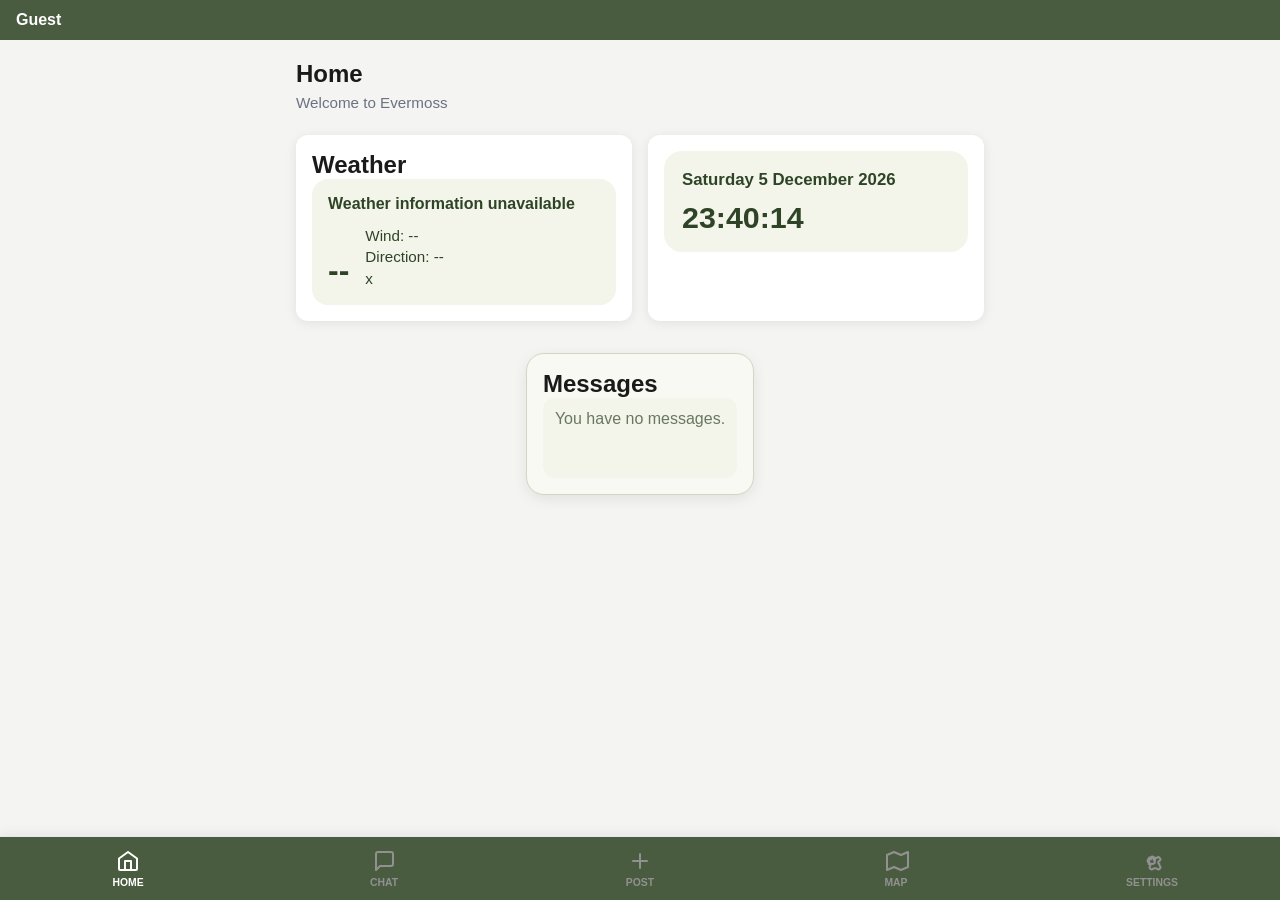
==== commit 58cbffae: "Rename index" ====
--- a/Index.html
+++ b/Index.html
@@ -36,7 +36,7 @@
               <div style="font-size:2rem;font-weight:800;"> <span id="weather-temp">--</span> </div>
               <div style="font-size:0.95rem;line-height:1.4;">
                 <div>Wind: <span id="weather-wind">--</span></div>
-                <div>Direction: <span id="weather-direction">--</span></div>
+                <div>Direction: <span id="weather-direction">--</span></div>x
               </div>
             </div>
           </div>
@@ -132,7 +132,7 @@
     </main>
 
     <nav class="bottom-nav" aria-label="Main navigation">
-      <a href="Index.html" class="nav-btn active" aria-current="page" aria-label="Home">
+      <a href="index.html" class="nav-btn active" aria-current="page" aria-label="Home">
         <svg viewBox="0 0 24 24" aria-hidden="true">
           <path d="M3 9.5L12 3l9 6.5V20a1 1 0 0 1-1 1H4a1 1 0 0 1-1-1V9.5z"/>
           <path d="M9 21V12h6v9"/>
